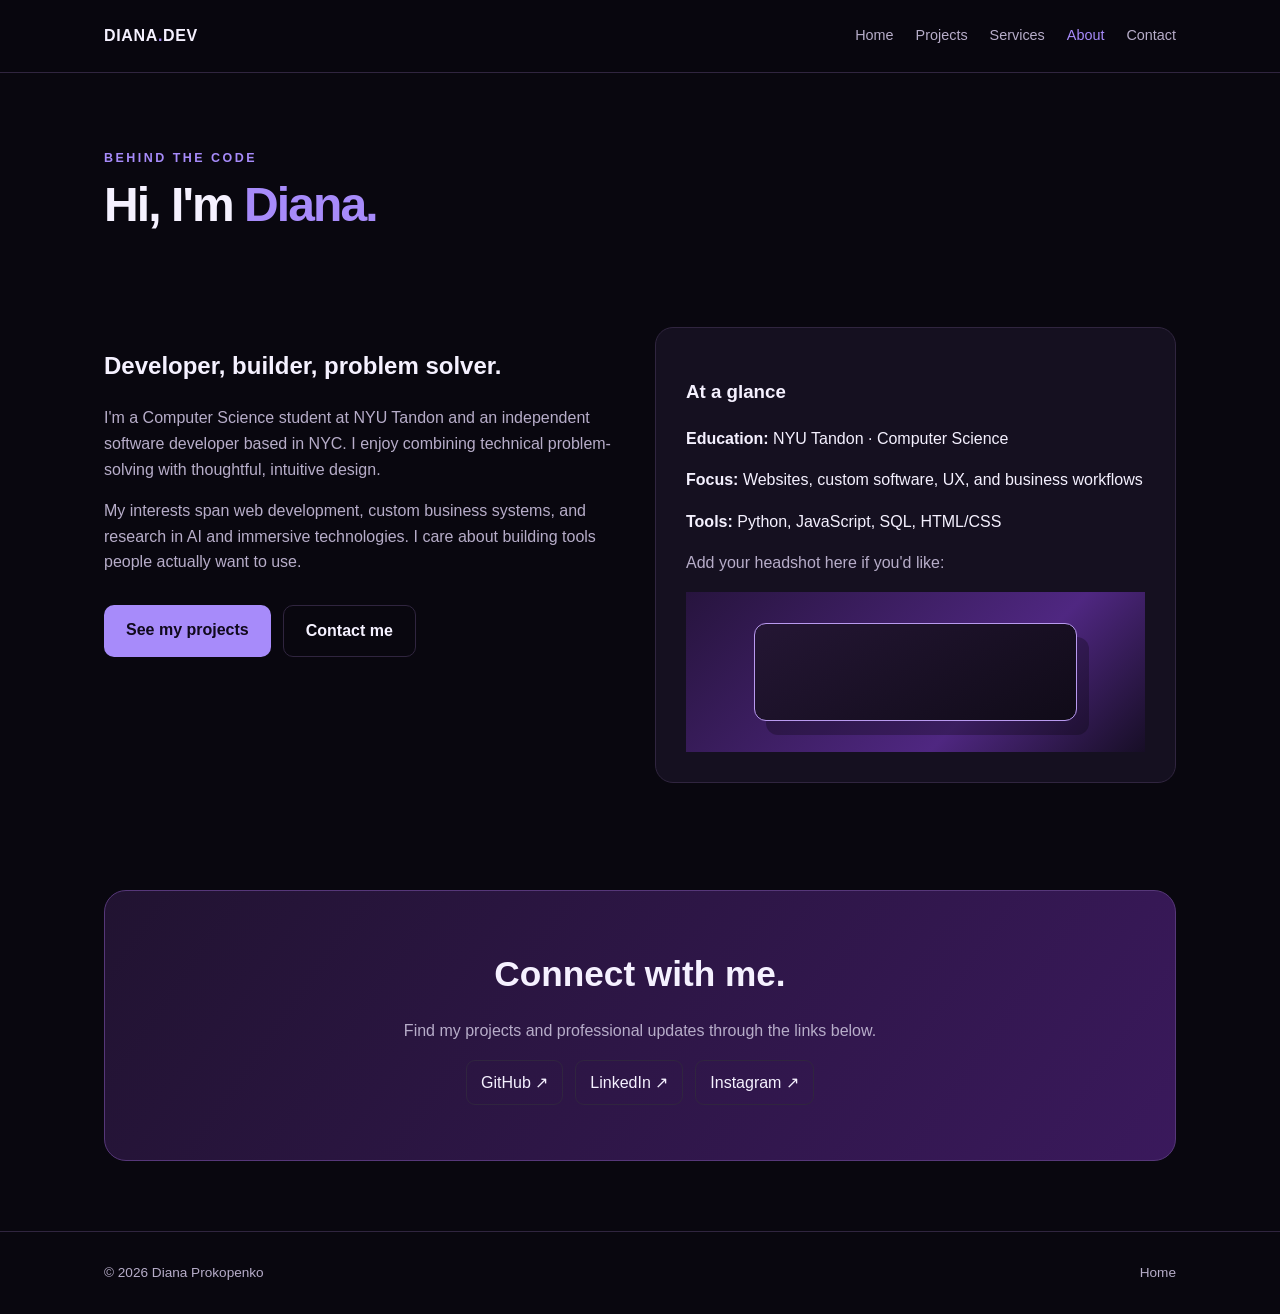
==== about.html @ a5b77f29 "init portfolio website draft" ====
<!doctype html><html lang="en"><head><meta charset="utf-8"><meta name="viewport" content="width=device-width,initial-scale=1"><title>About | Diana Prokopenko</title><link rel="stylesheet" href="style.css"></head><body><header><div class="wrap nav"><a class="logo" href="index.html">DIANA<span>.</span>DEV</a><nav aria-label="Main navigation"><a href="index.html">Home</a><a href="projects.html">Projects</a><a href="services.html">Services</a><a href="about.html" aria-current="page">About</a><a href="contact.html">Contact</a></nav></div></header><main class="wrap"><div class="page-intro"><div class="eyebrow">Behind the code</div><h1 class="page-title">Hi, I'm <span class="accent">Diana.</span></h1></div><section class="two-col"><div><h2>Developer, builder, problem solver.</h2><p class="muted">I'm a Computer Science student at NYU Tandon and an independent software developer based in NYC. I enjoy combining technical problem-solving with thoughtful, intuitive design.</p><p class="muted">My interests span web development, custom business systems, and research in AI and immersive technologies. I care about building tools people actually want to use.</p><div class="actions"><a class="btn" href="projects.html">See my projects</a><a class="btn outline" href="contact.html">Contact me</a></div></div><div class="panel"><h3>At a glance</h3><p><strong>Education:</strong> NYU Tandon · Computer Science</p><p><strong>Focus:</strong> Websites, custom software, UX, and business workflows</p><p><strong>Tools:</strong> Python, JavaScript, SQL, HTML/CSS</p><p class="muted">Add your headshot here if you'd like:</p><div class="thumb" style="height:160px"><!-- <img src="assets/headshot.jpg" alt="Portrait of Diana"> --></div></div></section><div class="cta"><h2>Connect with me.</h2><p class="muted">Find my projects and professional updates through the links below.</p><div class="socials" style="justify-content:center"><a href="https://github.com/YOUR_USERNAME" target="_blank" rel="noopener noreferrer">GitHub ↗</a><a href="https://www.linkedin.com/in/YOUR_USERNAME/" target="_blank" rel="noopener noreferrer">LinkedIn ↗</a><a href="https://instagram.com/YOUR_HANDLE" target="_blank" rel="noopener noreferrer">Instagram ↗</a></div></div></main><footer class="footer"><div class="wrap"><span>© <span id="year"></span> Diana Prokopenko</span><a href="index.html">Home</a></div></footer><script src="script.js"></script></body></html>
---- style.css ----
:root{--bg:#09070f;--panel:#151020;--purple:#a78bfa;--purple2:#6d28d9;--text:#f5f1ff;--muted:#b7adc9;--line:#30253f}*{box-sizing:border-box}html{scroll-behavior:smooth}body{margin:0;background:var(--bg);color:var(--text);font-family:Inter,Arial,sans-serif;line-height:1.6}a{color:inherit;text-decoration:none}a:hover{color:var(--purple)}.wrap{max-width:1120px;margin:auto;padding:0 24px}header{border-bottom:1px solid var(--line);position:sticky;top:0;background:#09070feF;backdrop-filter:blur(12px);z-index:2}.nav{display:flex;justify-content:space-between;align-items:center;min-height:72px;gap:20px}.logo{font-weight:800;letter-spacing:.04em}.logo span,.accent{color:var(--purple)}nav{display:flex;gap:22px;flex-wrap:wrap}nav a{font-size:.9rem;color:var(--muted)}nav a[aria-current=page]{color:var(--purple)}.hero{padding:105px 0 90px;display:grid;grid-template-columns:1.15fr .85fr;gap:50px;align-items:center}.eyebrow{color:var(--purple);text-transform:uppercase;letter-spacing:.2em;font-size:.78rem;font-weight:700}.hero h1{font-size:clamp(2.7rem,6vw,5rem);line-height:1.08;letter-spacing:-.055em;margin:18px 0}.lead{font-size:1.15rem;color:var(--muted);max-width:620px}.actions{display:flex;gap:12px;flex-wrap:wrap;margin-top:30px}.btn{display:inline-block;padding:12px 22px;border-radius:10px;background:var(--purple);color:#10091c;font-weight:700}.btn:hover{background:#c4b5fd;color:#10091c}.btn.outline{background:transparent;border:1px solid var(--line);color:var(--text)}.btn.outline:hover{border-color:var(--purple)}.hero-art{min-height:350px;border:1px solid #473166;border-radius:24px;background:radial-gradient(circle at 75% 25%,#7334b8 0,transparent 45%),linear-gradient(135deg,#201330,#0d0915);display:flex;align-items:center;justify-content:center;position:relative;overflow:hidden}.hero-art .mock{width:78%;background:#110d1a;border:1px solid #6a5289;border-radius:14px;padding:18px;box-shadow:0 25px 60px #0009;transform:rotate(-5deg)}.mock .bar{height:10px;width:45%;background:#6d4b94;border-radius:5px;margin-bottom:20px}.mock .tile{height:44px;border-radius:7px;background:linear-gradient(90deg,#34214d,#5a318a);margin:10px 0}.mock .tile:nth-child(3){width:80%}.mock .tile:nth-child(4){width:60%}section{padding:62px 0}.section-head{margin-bottom:26px}.section-head h2,h1.page-title{font-size:clamp(2rem,4vw,3rem);letter-spacing:-.04em;line-height:1.15;margin:8px 0}.section-head p,.muted{color:var(--muted)}.grid{display:grid;grid-template-columns:repeat(3,1fr);gap:22px}.card{background:var(--panel);border:1px solid var(--line);border-radius:16px;overflow:hidden}.card-body{padding:22px}.card h3{margin:0 0 8px}.card p{color:var(--muted);margin:0 0 14px}.thumb{height:195px;display:flex;align-items:center;justify-content:center;background:linear-gradient(135deg,#27143e,#4f2781 65%,#170e26);position:relative;overflow:hidden}.thumb:after{content:'';width:70%;height:60%;border:1px solid #b99af0;border-radius:12px;background:linear-gradient(150deg,#241634,#100b18);box-shadow:12px 14px 0 #0004}.thumb.alt{background:linear-gradient(130deg,#130d20,#673a99)}.thumb.third{background:linear-gradient(130deg,#3c1760,#120b1e)}.thumb img{position:absolute;inset:0;width:100%;height:100%;object-fit:cover;z-index:1}.tag{display:inline-block;font-size:.75rem;padding:5px 9px;border:1px solid #674b8b;border-radius:30px;color:#d7c6fb;margin:4px 4px 0 0}.link{color:var(--purple);font-weight:700}.panel{background:var(--panel);border:1px solid var(--line);padding:30px;border-radius:18px}.two-col{display:grid;grid-template-columns:1fr 1fr;gap:30px}.page-intro{padding:76px 0 25px}.page-intro p{max-width:700px}.project{display:grid;grid-template-columns:1fr 1.15fr;gap:35px;align-items:center;margin:30px 0}.project .thumb{height:285px;border-radius:15px}.project h2{font-size:1.8rem}.list{padding-left:20px;color:var(--muted)}.cta{text-align:center;background:linear-gradient(125deg,#211331,#3a195c);border:1px solid #563779;border-radius:22px;padding:55px 25px;margin:45px 0 70px}.cta h2{font-size:2.2rem;margin:0}.socials{display:flex;gap:12px;flex-wrap:wrap}.socials a{border:1px solid var(--line);border-radius:9px;padding:9px 14px}.footer{border-top:1px solid var(--line);padding:30px 0;color:var(--muted);font-size:.85rem}.footer .wrap{display:flex;justify-content:space-between;gap:15px;flex-wrap:wrap}input,textarea{display:block;width:100%;background:#0d0916;color:var(--text);border:1px solid #4b3865;border-radius:10px;padding:13px;margin:8px 0 18px;font:inherit}label{font-weight:600}textarea{min-height:140px;resize:vertical}button{border:0;cursor:pointer;font:inherit}@media(max-width:780px){.hero,.project,.two-col{grid-template-columns:1fr}.grid{grid-template-columns:1fr 1fr}.hero{padding:60px 0}.nav{align-items:flex-start;flex-direction:column;padding:16px 0}nav{gap:13px}.hero-art{min-height:260px}}@media(max-width:540px){.grid{grid-template-columns:1fr}.project .thumb{height:210px}}
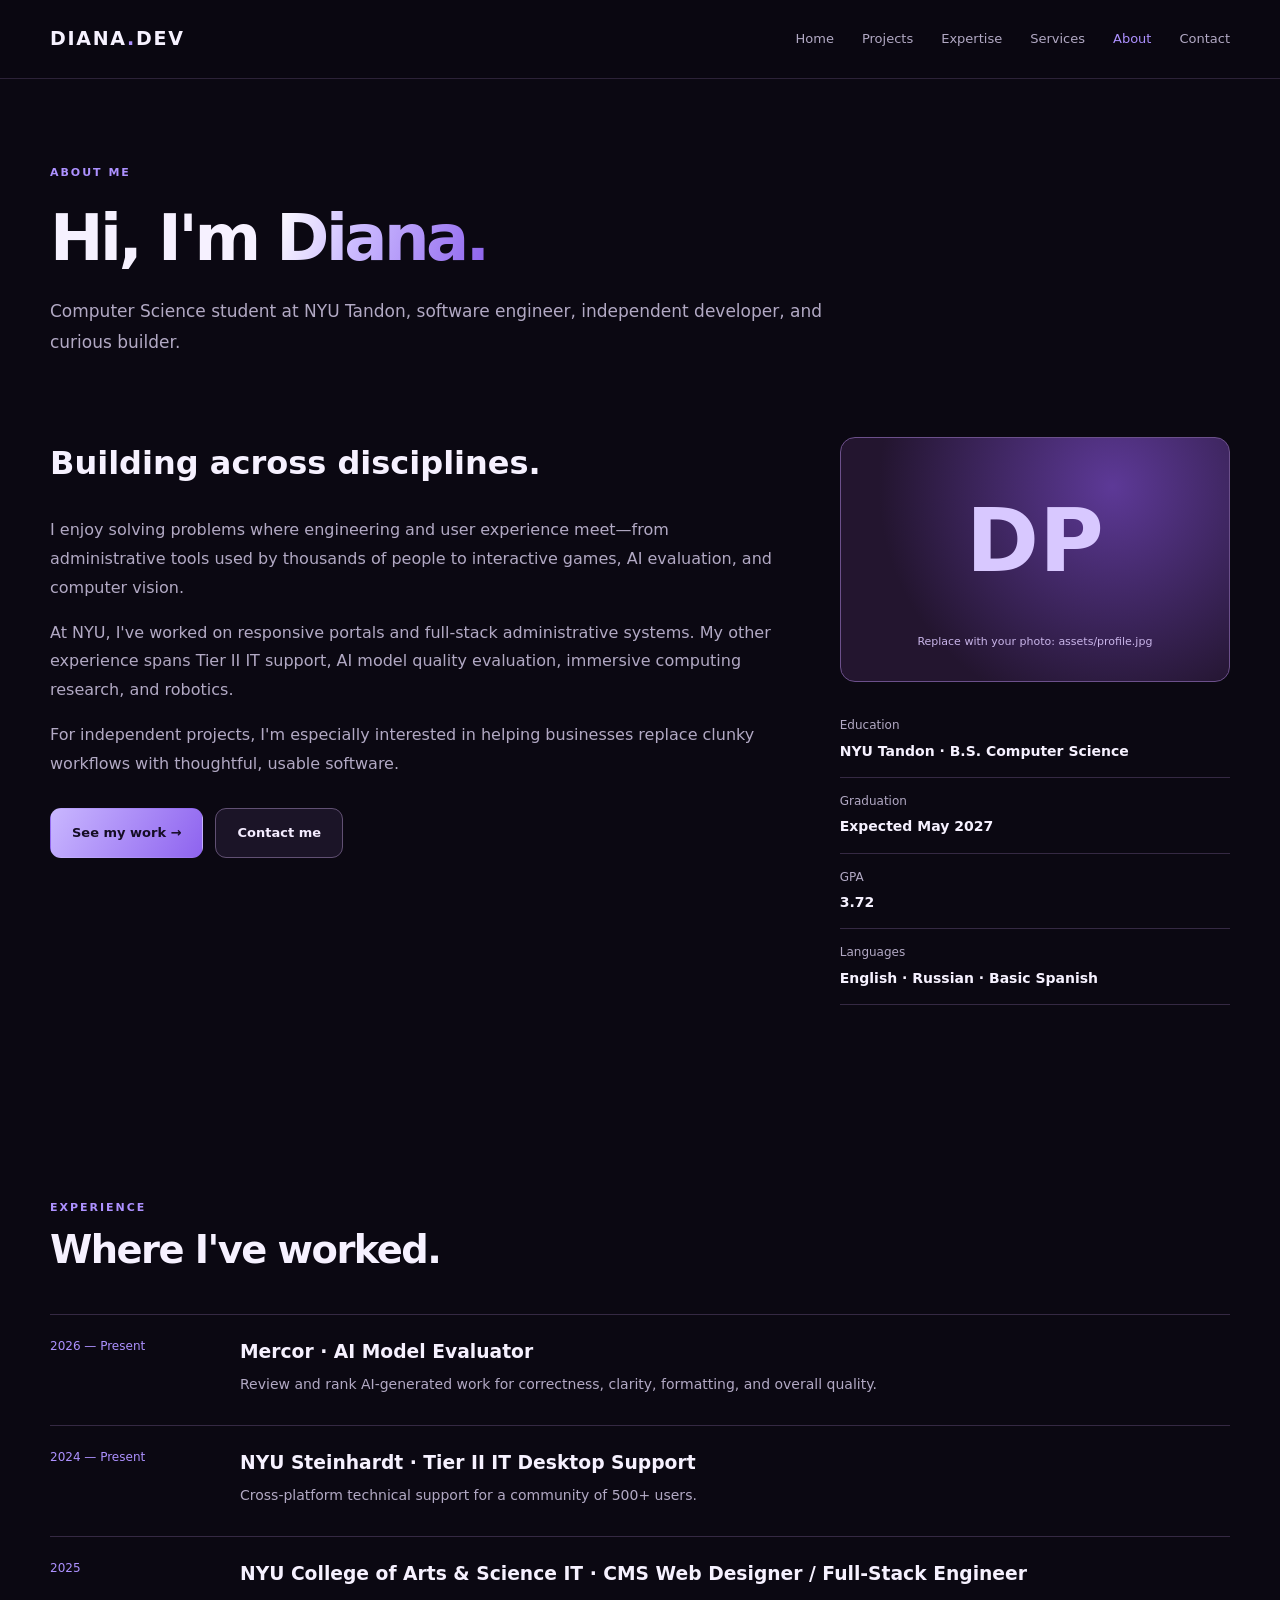
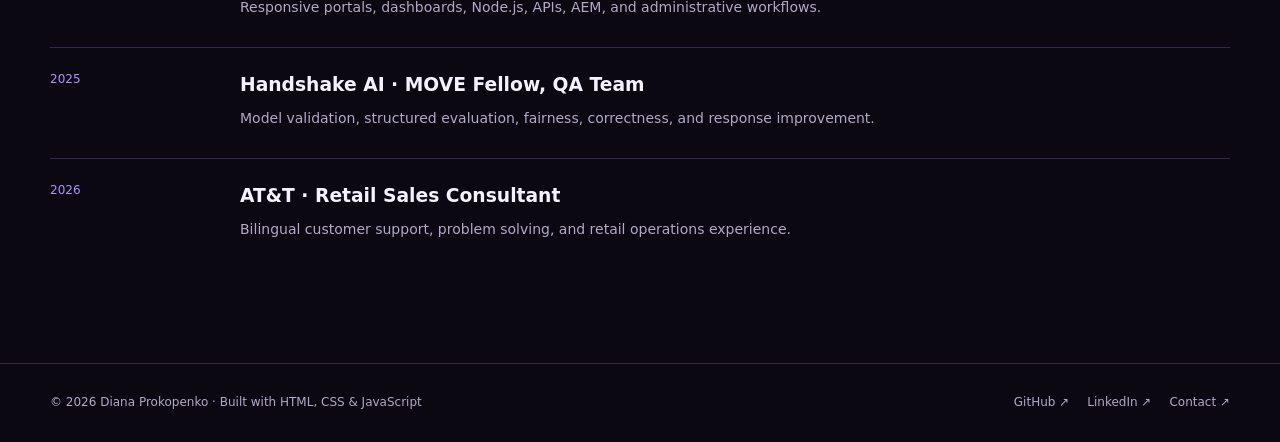
==== commit da26a4a4: "adding imgs" ====
--- a/about.html
+++ b/about.html
@@ -1 +1 @@
-<!doctype html><html lang="en"><head><meta charset="utf-8"><meta name="viewport" content="width=device-width,initial-scale=1"><title>About | Diana Prokopenko</title><link rel="stylesheet" href="style.css"></head><body><header><div class="wrap nav"><a class="logo" href="index.html">DIANA<span>.</span>DEV</a><nav aria-label="Main navigation"><a href="index.html">Home</a><a href="projects.html">Projects</a><a href="services.html">Services</a><a href="about.html" aria-current="page">About</a><a href="contact.html">Contact</a></nav></div></header><main class="wrap"><div class="page-intro"><div class="eyebrow">Behind the code</div><h1 class="page-title">Hi, I'm <span class="accent">Diana.</span></h1></div><section class="two-col"><div><h2>Developer, builder, problem solver.</h2><p class="muted">I'm a Computer Science student at NYU Tandon and an independent software developer based in NYC. I enjoy combining technical problem-solving with thoughtful, intuitive design.</p><p class="muted">My interests span web development, custom business systems, and research in AI and immersive technologies. I care about building tools people actually want to use.</p><div class="actions"><a class="btn" href="projects.html">See my projects</a><a class="btn outline" href="contact.html">Contact me</a></div></div><div class="panel"><h3>At a glance</h3><p><strong>Education:</strong> NYU Tandon · Computer Science</p><p><strong>Focus:</strong> Websites, custom software, UX, and business workflows</p><p><strong>Tools:</strong> Python, JavaScript, SQL, HTML/CSS</p><p class="muted">Add your headshot here if you'd like:</p><div class="thumb" style="height:160px"><!-- <img src="assets/headshot.jpg" alt="Portrait of Diana"> --></div></div></section><div class="cta"><h2>Connect with me.</h2><p class="muted">Find my projects and professional updates through the links below.</p><div class="socials" style="justify-content:center"><a href="https://github.com/YOUR_USERNAME" target="_blank" rel="noopener noreferrer">GitHub ↗</a><a href="https://www.linkedin.com/in/YOUR_USERNAME/" target="_blank" rel="noopener noreferrer">LinkedIn ↗</a><a href="https://instagram.com/YOUR_HANDLE" target="_blank" rel="noopener noreferrer">Instagram ↗</a></div></div></main><footer class="footer"><div class="wrap"><span>© <span id="year"></span> Diana Prokopenko</span><a href="index.html">Home</a></div></footer><script src="script.js"></script></body></html>
+<!doctype html><html lang="en"><head><meta charset="utf-8"><meta name="viewport" content="width=device-width,initial-scale=1"><meta name="description" content="About Diana Prokopenko: NYU computer science, software engineering, AI evaluation, and research."><meta name="theme-color" content="#0b0812"><title>About | Diana Prokopenko</title><link rel="stylesheet" href="style.css"></head><body><header class="site-header"><div class="wrap nav"><a class="logo" href="index.html">DIANA<span>.</span>DEV</a><button class="menu-toggle" aria-label="Toggle navigation" aria-expanded="false">☰</button><nav class="nav-links" aria-label="Main navigation"><a href="index.html">Home</a><a href="projects.html">Projects</a><a href="expertise.html">Expertise</a><a href="services.html">Services</a><a href="about.html" aria-current="page">About</a><a href="contact.html">Contact</a></nav></div></header><main><section class="wrap page-intro"><div class="eyebrow">ABOUT ME</div><h1>Hi, I'm <span class="gradient-text">Diana.</span></h1><p class="lead">Computer Science student at NYU Tandon, software engineer, independent developer, and curious builder.</p></section><section class="wrap about-layout section-tight"><div class="about-main"><h2>Building across disciplines.</h2><p>I enjoy solving problems where engineering and user experience meet—from administrative tools used by thousands of people to interactive games, AI evaluation, and computer vision.</p><p>At NYU, I've worked on responsive portals and full-stack administrative systems. My other experience spans Tier II IT support, AI model quality evaluation, immersive computing research, and robotics.</p><p>For independent projects, I'm especially interested in helping businesses replace clunky workflows with thoughtful, usable software.</p><div class="actions"><a class="btn btn-primary" href="projects.html">See my work →</a><a class="btn btn-outline" href="contact.html">Contact me</a></div></div><aside class="about-side"><div class="portrait-placeholder"><span>DP</span><small>Replace with your photo: assets/profile.jpg</small></div><div class="about-facts"><div><span>Education</span><strong>NYU Tandon · B.S. Computer Science</strong></div><div><span>Graduation</span><strong>Expected May 2027</strong></div><div><span>GPA</span><strong>3.72</strong></div><div><span>Languages</span><strong>English · Russian · Basic Spanish</strong></div></div></aside></section><section class="wrap section"><div class="section-head"><div><div class="eyebrow">EXPERIENCE</div><h2>Where I've worked.</h2></div></div><div class="timeline"><article><span>2026 — Present</span><div><h3>Mercor · AI Model Evaluator</h3><p>Review and rank AI-generated work for correctness, clarity, formatting, and overall quality.</p></div></article><article><span>2024 — Present</span><div><h3>NYU Steinhardt · Tier II IT Desktop Support</h3><p>Cross-platform technical support for a community of 500+ users.</p></div></article><article><span>2025</span><div><h3>NYU College of Arts & Science IT · CMS Web Designer / Full-Stack Engineer</h3><p>Responsive portals, dashboards, Node.js, APIs, AEM, and administrative workflows.</p></div></article><article><span>2025</span><div><h3>Handshake AI · MOVE Fellow, QA Team</h3><p>Model validation, structured evaluation, fairness, correctness, and response improvement.</p></div></article><article><span>2026</span><div><h3>AT&T · Retail Sales Consultant</h3><p>Bilingual customer support, problem solving, and retail operations experience.</p></div></article></div></section></main><footer class="site-footer"><div class="wrap footer-row"><span>© <span id="year"></span> Diana Prokopenko · Built with HTML, CSS & JavaScript</span><div><a href="https://github.com/diana-gk" target="_blank" rel="noopener">GitHub ↗</a><a href="https://www.linkedin.com/in/diana--prokopenko/" target="_blank" rel="noopener">LinkedIn ↗</a><a href="contact.html">Contact ↗</a></div></div></footer><script src="script.js" defer></script></body></html>
--- a/style.css
+++ b/style.css
@@ -1 +1,2 @@
-:root{--bg:#09070f;--panel:#151020;--purple:#a78bfa;--purple2:#6d28d9;--text:#f5f1ff;--muted:#b7adc9;--line:#30253f}*{box-sizing:border-box}html{scroll-behavior:smooth}body{margin:0;background:var(--bg);color:var(--text);font-family:Inter,Arial,sans-serif;line-height:1.6}a{color:inherit;text-decoration:none}a:hover{color:var(--purple)}.wrap{max-width:1120px;margin:auto;padding:0 24px}header{border-bottom:1px solid var(--line);position:sticky;top:0;background:#09070feF;backdrop-filter:blur(12px);z-index:2}.nav{display:flex;justify-content:space-between;align-items:center;min-height:72px;gap:20px}.logo{font-weight:800;letter-spacing:.04em}.logo span,.accent{color:var(--purple)}nav{display:flex;gap:22px;flex-wrap:wrap}nav a{font-size:.9rem;color:var(--muted)}nav a[aria-current=page]{color:var(--purple)}.hero{padding:105px 0 90px;display:grid;grid-template-columns:1.15fr .85fr;gap:50px;align-items:center}.eyebrow{color:var(--purple);text-transform:uppercase;letter-spacing:.2em;font-size:.78rem;font-weight:700}.hero h1{font-size:clamp(2.7rem,6vw,5rem);line-height:1.08;letter-spacing:-.055em;margin:18px 0}.lead{font-size:1.15rem;color:var(--muted);max-width:620px}.actions{display:flex;gap:12px;flex-wrap:wrap;margin-top:30px}.btn{display:inline-block;padding:12px 22px;border-radius:10px;background:var(--purple);color:#10091c;font-weight:700}.btn:hover{background:#c4b5fd;color:#10091c}.btn.outline{background:transparent;border:1px solid var(--line);color:var(--text)}.btn.outline:hover{border-color:var(--purple)}.hero-art{min-height:350px;border:1px solid #473166;border-radius:24px;background:radial-gradient(circle at 75% 25%,#7334b8 0,transparent 45%),linear-gradient(135deg,#201330,#0d0915);display:flex;align-items:center;justify-content:center;position:relative;overflow:hidden}.hero-art .mock{width:78%;background:#110d1a;border:1px solid #6a5289;border-radius:14px;padding:18px;box-shadow:0 25px 60px #0009;transform:rotate(-5deg)}.mock .bar{height:10px;width:45%;background:#6d4b94;border-radius:5px;margin-bottom:20px}.mock .tile{height:44px;border-radius:7px;background:linear-gradient(90deg,#34214d,#5a318a);margin:10px 0}.mock .tile:nth-child(3){width:80%}.mock .tile:nth-child(4){width:60%}section{padding:62px 0}.section-head{margin-bottom:26px}.section-head h2,h1.page-title{font-size:clamp(2rem,4vw,3rem);letter-spacing:-.04em;line-height:1.15;margin:8px 0}.section-head p,.muted{color:var(--muted)}.grid{display:grid;grid-template-columns:repeat(3,1fr);gap:22px}.card{background:var(--panel);border:1px solid var(--line);border-radius:16px;overflow:hidden}.card-body{padding:22px}.card h3{margin:0 0 8px}.card p{color:var(--muted);margin:0 0 14px}.thumb{height:195px;display:flex;align-items:center;justify-content:center;background:linear-gradient(135deg,#27143e,#4f2781 65%,#170e26);position:relative;overflow:hidden}.thumb:after{content:'';width:70%;height:60%;border:1px solid #b99af0;border-radius:12px;background:linear-gradient(150deg,#241634,#100b18);box-shadow:12px 14px 0 #0004}.thumb.alt{background:linear-gradient(130deg,#130d20,#673a99)}.thumb.third{background:linear-gradient(130deg,#3c1760,#120b1e)}.thumb img{position:absolute;inset:0;width:100%;height:100%;object-fit:cover;z-index:1}.tag{display:inline-block;font-size:.75rem;padding:5px 9px;border:1px solid #674b8b;border-radius:30px;color:#d7c6fb;margin:4px 4px 0 0}.link{color:var(--purple);font-weight:700}.panel{background:var(--panel);border:1px solid var(--line);padding:30px;border-radius:18px}.two-col{display:grid;grid-template-columns:1fr 1fr;gap:30px}.page-intro{padding:76px 0 25px}.page-intro p{max-width:700px}.project{display:grid;grid-template-columns:1fr 1.15fr;gap:35px;align-items:center;margin:30px 0}.project .thumb{height:285px;border-radius:15px}.project h2{font-size:1.8rem}.list{padding-left:20px;color:var(--muted)}.cta{text-align:center;background:linear-gradient(125deg,#211331,#3a195c);border:1px solid #563779;border-radius:22px;padding:55px 25px;margin:45px 0 70px}.cta h2{font-size:2.2rem;margin:0}.socials{display:flex;gap:12px;flex-wrap:wrap}.socials a{border:1px solid var(--line);border-radius:9px;padding:9px 14px}.footer{border-top:1px solid var(--line);padding:30px 0;color:var(--muted);font-size:.85rem}.footer .wrap{display:flex;justify-content:space-between;gap:15px;flex-wrap:wrap}input,textarea{display:block;width:100%;background:#0d0916;color:var(--text);border:1px solid #4b3865;border-radius:10px;padding:13px;margin:8px 0 18px;font:inherit}label{font-weight:600}textarea{min-height:140px;resize:vertical}button{border:0;cursor:pointer;font:inherit}@media(max-width:780px){.hero,.project,.two-col{grid-template-columns:1fr}.grid{grid-template-columns:1fr 1fr}.hero{padding:60px 0}.nav{align-items:flex-start;flex-direction:column;padding:16px 0}nav{gap:13px}.hero-art{min-height:260px}}@media(max-width:540px){.grid{grid-template-columns:1fr}.project .thumb{height:210px}}
+/* EDIT YOUR THEME COLORS HERE */
+:root{--bg:#0b0812;--panel:#151020;--panel2:#1e1630;--purple:#ad91ff;--purple2:#7241e8;--text:#f6f1ff;--muted:#b2a9c4;--line:#352943;--max:1180px}*{box-sizing:border-box}html{scroll-behavior:smooth}body{margin:0;background:var(--bg);color:var(--text);font-family:Inter,ui-sans-serif,system-ui,-apple-system,Segoe UI,Arial,sans-serif;line-height:1.65}a{color:inherit;text-decoration:none}button,input,select,textarea{font:inherit}button{cursor:pointer}img{display:block;max-width:100%}.wrap{width:min(var(--max),calc(100% - 48px));margin-inline:auto}.site-header{position:sticky;top:0;z-index:20;background:#0b0812eb;backdrop-filter:blur(18px);border-bottom:1px solid #2c2238}.nav{display:flex;align-items:center;justify-content:space-between;min-height:78px}.logo{font-size:19px;letter-spacing:.09em;font-weight:850}.logo span{color:var(--purple)}.nav-links{display:flex;gap:28px;align-items:center}.nav-links a{font-size:13px;color:var(--muted);transition:color .2s}.nav-links a:hover,.nav-links a[aria-current=page]{color:var(--purple)}.menu-toggle{display:none;border:1px solid var(--line);color:var(--text);background:var(--panel);border-radius:8px;padding:5px 12px}.eyebrow{font-size:11px;font-weight:750;letter-spacing:.18em;text-transform:uppercase;color:var(--purple)}.dot{display:inline-block;width:8px;height:8px;background:#a78bfa;border-radius:50%;margin-right:9px}.hero{display:grid;grid-template-columns:1.12fr .88fr;gap:65px;align-items:center;padding-block:112px 96px}.hero h1,.page-intro h1{font-size:clamp(42px,5.3vw,74px);line-height:1.09;letter-spacing:-.055em;margin:22px 0}.gradient-text{background:linear-gradient(110deg,#fff 0%,#cbbaff 40%,#8c61ed 100%);-webkit-background-clip:text;background-clip:text;color:transparent}.lead{font-size:17px;line-height:1.85;color:var(--muted);max-width:700px}.actions{display:flex;flex-wrap:wrap;gap:12px;margin-top:30px}.btn{display:inline-flex;align-items:center;justify-content:center;border-radius:11px;padding:13px 21px;font-size:13px;font-weight:750;border:1px solid transparent;transition:transform .2s,background .2s}.btn:hover{transform:translateY(-2px)}.btn-primary{background:linear-gradient(120deg,#c9b7ff,#8e63ef);color:#150d25}.btn-outline{border-color:#615073;background:#1b1427;color:#f4ecff}.social-line{display:flex;gap:20px;margin-top:27px;color:#b9a7d9;font-size:13px}.social-line a:hover,.text-link:hover{color:#fff}.hero-visual{background:linear-gradient(145deg,#291b43,#140f21);border:1px solid #56406e;border-radius:19px;padding:17px;box-shadow:0 24px 100px #6b31d72b;transform:rotate(1.5deg)}.hero-visual img{border-radius:9px}.visual-label,.visual-bottom{font-size:10px;letter-spacing:.12em;color:#d0c0e7}.visual-label{margin:3px 0 14px}.visual-bottom{display:flex;justify-content:space-between;margin-top:12px}.stats{display:grid;grid-template-columns:repeat(4,1fr);border-top:1px solid var(--line);border-bottom:1px solid var(--line);padding:30px 0;gap:20px}.stats>div{display:flex;flex-direction:column;gap:4px}.stats strong{font-size:30px;letter-spacing:-.04em;color:#e4d9ff}.stats span{font-size:12px;color:var(--muted)}.section{padding-block:94px}.section-tight{padding-top:15px;padding-bottom:100px}.section-head{display:flex;justify-content:space-between;gap:30px;align-items:end;margin-bottom:30px}.section-head h2,.cta-banner h2{font-size:clamp(30px,3vw,43px);letter-spacing:-.04em;line-height:1.2;margin:10px 0}.section-head p{color:var(--muted);max-width:360px;font-size:14px}.project-grid{display:grid;grid-template-columns:repeat(2,minmax(0,1fr));gap:24px}.project-card{background:var(--panel);border:1px solid var(--line);border-radius:17px;overflow:hidden;transition:border-color .2s,transform .2s}.project-card:hover{border-color:#8865bf;transform:translateY(-3px)}.project-card img{width:100%;aspect-ratio:16/10;object-fit:cover;background:#1b122a}.card-body{padding:25px}.meta{display:flex;justify-content:space-between;gap:12px;flex-wrap:wrap;font-size:11px;color:#b8a0e3}.meta span:last-child{color:#b8adc7}.project-card h3{font-size:23px;line-height:1.3;margin:13px 0 10px;letter-spacing:-.025em}.project-card p,.mini-card p,.service-card p,.expertise-item p,.about-main p,.timeline p,.contact-panel p,.contact-side p{font-size:14px;color:var(--muted);line-height:1.8}.tags{display:flex;flex-wrap:wrap;gap:7px;margin-top:18px}.tags span{font-size:10px;color:#dacdff;background:#332448;border:1px solid #51376d;padding:5px 9px;border-radius:20px}.card-links{display:flex;flex-wrap:wrap;gap:17px;margin-top:21px;min-height:20px}.text-link{color:#d7c5ff;font-size:12px;font-weight:700}.quiet{font-size:12px;color:#8e819f}.section-cta{text-align:center;margin-top:30px}.expertise-grid,.service-grid{display:grid;grid-template-columns:repeat(2,1fr);gap:18px}.mini-card,.service-card{background:var(--panel);border:1px solid var(--line);padding:29px;border-radius:15px}.mini-card:hover{border-color:#7657a8}.mini-icon{display:block;color:var(--purple);font-size:30px}.mini-card h3{font-size:18px;margin:10px 0 5px}.cta-banner{display:flex;justify-content:space-between;align-items:center;gap:20px;background:linear-gradient(110deg,#27163d,#140d23);border:1px solid #594173;border-radius:18px;padding:36px 44px;margin-bottom:100px}.cta-banner p{font-size:14px;color:var(--muted);margin:8px 0}.page-intro{padding-top:85px;padding-bottom:46px}.page-intro h1{font-size:clamp(42px,5vw,68px)}.page-intro .lead{max-width:780px}.filters{display:flex;flex-wrap:wrap;gap:9px;margin-bottom:28px}.filter-btn{border:1px solid var(--line);background:#191225;color:#c6b9d9;border-radius:25px;padding:9px 15px;font-size:12px}.filter-btn:hover,.filter-btn.active{background:#9b7ae7;color:#11091d;border-color:#9b7ae7}.project-card[hidden]{display:none}.expertise-list{border-top:1px solid var(--line)}.expertise-item{display:grid;grid-template-columns:100px 1fr;gap:30px;padding:30px 0;border-bottom:1px solid var(--line)}.expertise-item h2{margin:0;font-size:25px}.expertise-item .number,.service-card .number{color:var(--purple);font-size:13px;font-weight:700}.expertise-item .eyebrow{font-size:10px;letter-spacing:.08em}.service-card h2{font-size:25px;line-height:1.3}.about-layout{display:grid;grid-template-columns:1.3fr .7fr;gap:65px}.about-main h2{font-size:32px;margin-top:0}.about-main p{font-size:16px}.portrait-placeholder{height:245px;background:radial-gradient(circle at 70% 20%,#5d3997,#23152f 70%);border:1px solid #6c508b;border-radius:15px;display:flex;align-items:center;justify-content:center;flex-direction:column;gap:20px}.portrait-placeholder span{font-size:88px;font-weight:800;color:#d8c8ff}.portrait-placeholder small{font-size:11px;color:#c9b5e9}.about-facts{margin-top:20px}.about-facts>div{padding:14px 0;border-bottom:1px solid var(--line);display:flex;flex-direction:column;gap:4px}.about-facts span{font-size:12px;color:var(--muted)}.about-facts strong{font-size:14px}.timeline article{display:grid;grid-template-columns:170px 1fr;gap:20px;padding:22px 0;border-top:1px solid var(--line)}.timeline article>span{font-size:12px;color:var(--purple)}.timeline h3{margin:0}.timeline p{margin:5px 0}.contact-layout{display:grid;grid-template-columns:1.25fr .75fr;gap:25px}.contact-panel,.contact-side{padding:32px;background:var(--panel);border:1px solid var(--line);border-radius:16px}.contact-panel h2,.contact-side h2{margin-top:0}.contact-panel form{display:grid;gap:17px;margin-top:25px}.contact-panel label{font-size:13px;font-weight:700;display:grid;gap:7px}.contact-panel input,.contact-panel textarea,.contact-panel select{width:100%;background:#100c19;border:1px solid #4b3a60;border-radius:9px;padding:12px;color:var(--text);outline:none}.contact-panel input:focus,.contact-panel textarea:focus,.contact-panel select:focus{border-color:var(--purple)}.contact-side>a{display:block;color:#d9c6ff;padding:12px 0;border-bottom:1px solid var(--line)}.site-footer{border-top:1px solid var(--line);padding:29px 0;color:var(--muted);font-size:12px}.footer-row{display:flex;justify-content:space-between;gap:20px;flex-wrap:wrap}.footer-row div{display:flex;gap:18px}.footer-row a:hover{color:var(--purple)}@media(max-width:900px){.hero{grid-template-columns:1fr;padding-block:75px}.hero-visual{max-width:640px}.about-layout{grid-template-columns:1fr}.nav-links{gap:14px}.nav-links a{font-size:12px}}@media(max-width:640px){.wrap{width:min(var(--max),calc(100% - 32px))}.menu-toggle{display:block}.nav-links{display:none;position:absolute;top:76px;left:0;right:0;background:#130e1c;border-bottom:1px solid var(--line);padding:18px 22px;flex-direction:column;align-items:flex-start}.nav-links.open{display:flex}.stats{grid-template-columns:repeat(2,1fr)}.project-grid,.expertise-grid,.service-grid,.contact-layout{grid-template-columns:1fr}.hero{gap:35px}.section{padding-block:60px}.section-tight{padding-top:10px}.section-head{display:block}.section-head p{max-width:none}.expertise-item{grid-template-columns:38px 1fr;gap:15px}.cta-banner{display:block;padding:27px;margin-bottom:55px}.cta-banner .btn{margin-top:15px}.page-intro{padding-top:56px}.timeline article{grid-template-columns:1fr;gap:5px}.footer-row{display:block}.footer-row div{margin-top:12px}}@media(prefers-reduced-motion:reduce){*,*:before,*:after{scroll-behavior:auto!important;transition:none!important}}
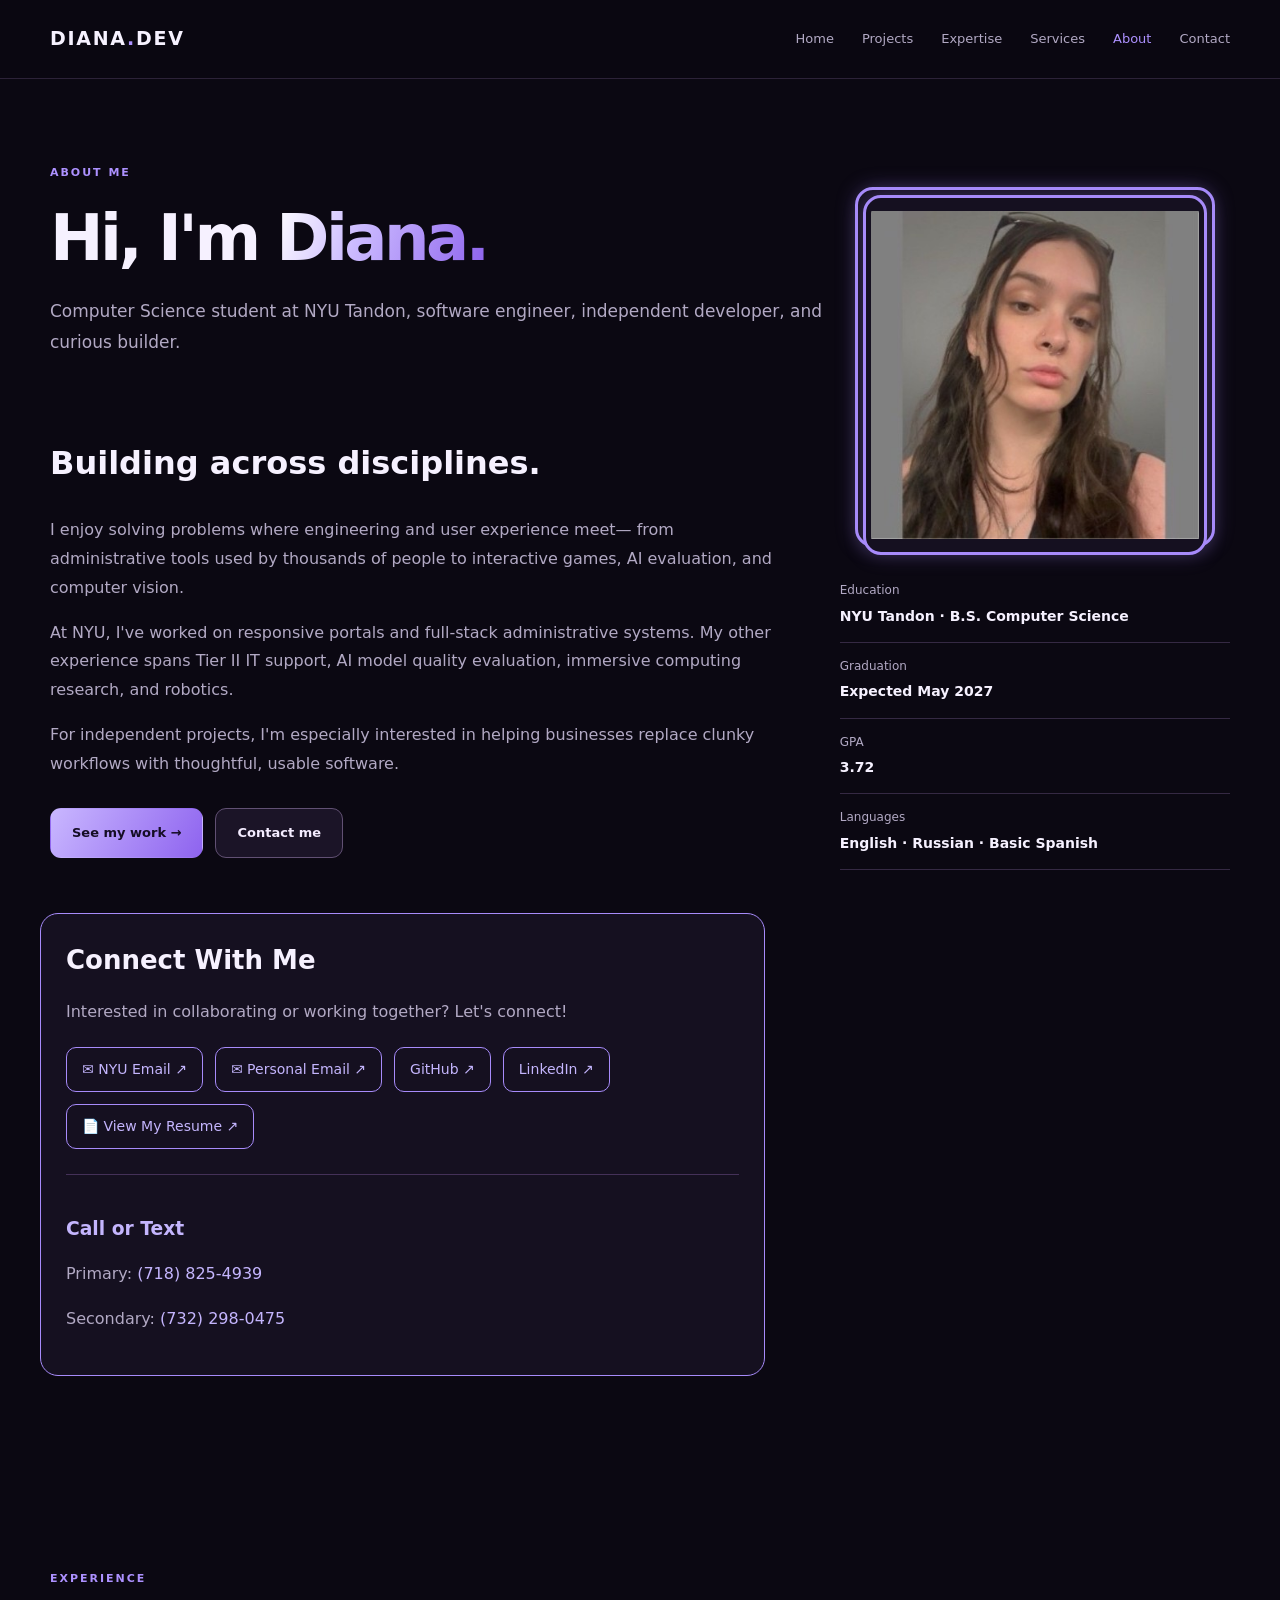
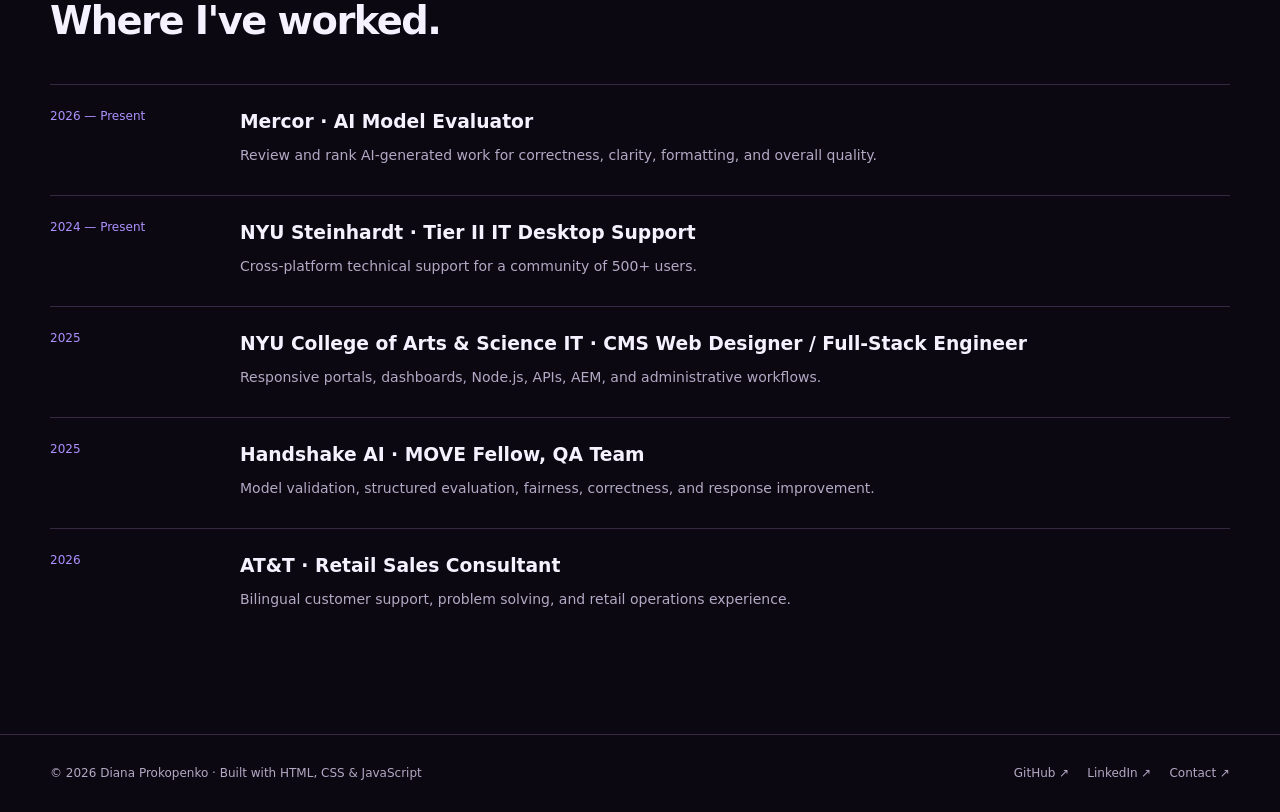
==== commit f44ebe1d: "added all imgs and filled in any blank sections. still need to add ig link  once made." ====
--- a/about.html
+++ b/about.html
@@ -1 +1,155 @@
-<!doctype html><html lang="en"><head><meta charset="utf-8"><meta name="viewport" content="width=device-width,initial-scale=1"><meta name="description" content="About Diana Prokopenko: NYU computer science, software engineering, AI evaluation, and research."><meta name="theme-color" content="#0b0812"><title>About | Diana Prokopenko</title><link rel="stylesheet" href="style.css"></head><body><header class="site-header"><div class="wrap nav"><a class="logo" href="index.html">DIANA<span>.</span>DEV</a><button class="menu-toggle" aria-label="Toggle navigation" aria-expanded="false">☰</button><nav class="nav-links" aria-label="Main navigation"><a href="index.html">Home</a><a href="projects.html">Projects</a><a href="expertise.html">Expertise</a><a href="services.html">Services</a><a href="about.html" aria-current="page">About</a><a href="contact.html">Contact</a></nav></div></header><main><section class="wrap page-intro"><div class="eyebrow">ABOUT ME</div><h1>Hi, I'm <span class="gradient-text">Diana.</span></h1><p class="lead">Computer Science student at NYU Tandon, software engineer, independent developer, and curious builder.</p></section><section class="wrap about-layout section-tight"><div class="about-main"><h2>Building across disciplines.</h2><p>I enjoy solving problems where engineering and user experience meet—from administrative tools used by thousands of people to interactive games, AI evaluation, and computer vision.</p><p>At NYU, I've worked on responsive portals and full-stack administrative systems. My other experience spans Tier II IT support, AI model quality evaluation, immersive computing research, and robotics.</p><p>For independent projects, I'm especially interested in helping businesses replace clunky workflows with thoughtful, usable software.</p><div class="actions"><a class="btn btn-primary" href="projects.html">See my work →</a><a class="btn btn-outline" href="contact.html">Contact me</a></div></div><aside class="about-side"><div class="portrait-placeholder"><span>DP</span><small>Replace with your photo: assets/profile.jpg</small></div><div class="about-facts"><div><span>Education</span><strong>NYU Tandon · B.S. Computer Science</strong></div><div><span>Graduation</span><strong>Expected May 2027</strong></div><div><span>GPA</span><strong>3.72</strong></div><div><span>Languages</span><strong>English · Russian · Basic Spanish</strong></div></div></aside></section><section class="wrap section"><div class="section-head"><div><div class="eyebrow">EXPERIENCE</div><h2>Where I've worked.</h2></div></div><div class="timeline"><article><span>2026 — Present</span><div><h3>Mercor · AI Model Evaluator</h3><p>Review and rank AI-generated work for correctness, clarity, formatting, and overall quality.</p></div></article><article><span>2024 — Present</span><div><h3>NYU Steinhardt · Tier II IT Desktop Support</h3><p>Cross-platform technical support for a community of 500+ users.</p></div></article><article><span>2025</span><div><h3>NYU College of Arts & Science IT · CMS Web Designer / Full-Stack Engineer</h3><p>Responsive portals, dashboards, Node.js, APIs, AEM, and administrative workflows.</p></div></article><article><span>2025</span><div><h3>Handshake AI · MOVE Fellow, QA Team</h3><p>Model validation, structured evaluation, fairness, correctness, and response improvement.</p></div></article><article><span>2026</span><div><h3>AT&T · Retail Sales Consultant</h3><p>Bilingual customer support, problem solving, and retail operations experience.</p></div></article></div></section></main><footer class="site-footer"><div class="wrap footer-row"><span>© <span id="year"></span> Diana Prokopenko · Built with HTML, CSS & JavaScript</span><div><a href="https://github.com/diana-gk" target="_blank" rel="noopener">GitHub ↗</a><a href="https://www.linkedin.com/in/diana--prokopenko/" target="_blank" rel="noopener">LinkedIn ↗</a><a href="contact.html">Contact ↗</a></div></div></footer><script src="script.js" defer></script></body></html>+<!doctype html>
+<html lang="en">
+
+<head>
+    <meta charset="utf-8">
+    <meta name="viewport" content="width=device-width,initial-scale=1">
+    <meta name="description"
+        content="About Diana Prokopenko: NYU computer science, software engineering, AI evaluation, and research.">
+    <meta name="theme-color" content="#0b0812">
+    <title>About | Diana Prokopenko</title>
+    <link rel="stylesheet" href="style.css">
+</head>
+
+<body>
+    <header class="site-header">
+        <div class="wrap nav"><a class="logo" href="index.html">DIANA<span>.</span>DEV</a><button class="menu-toggle"
+                aria-label="Toggle navigation" aria-expanded="false">☰</button>
+            <nav class="nav-links" aria-label="Main navigation"><a href="index.html">Home</a><a
+                    href="projects.html">Projects</a><a href="expertise.html">Expertise</a><a
+                    href="services.html">Services</a><a href="about.html" aria-current="page">About</a><a
+                    href="contact.html">Contact</a></nav>
+        </div>
+    </header>
+    <main>
+        <section class="wrap page-intro">
+            <div class="eyebrow">ABOUT ME</div>
+            <h1>Hi,
+                I'm <span class="gradient-text">Diana.</span></h1>
+            <p class="lead">Computer Science student at NYU Tandon, software engineer, independent developer, and
+                curious builder.</p>
+        </section>
+        <section class="wrap about-layout section-tight">
+            <div class="about-main">
+                <h2>Building across disciplines.</h2>
+                <p>I enjoy solving problems where engineering and user experience meet— from administrative tools used by
+                    thousands of people to interactive games, AI evaluation, and computer vision.</p>
+                <p>At NYU, I've worked on responsive portals and full-stack administrative systems. My other experience
+                    spans Tier II IT support,
+                    AI model quality evaluation,
+                    immersive computing research,
+                    and robotics.</p>
+                <p>For independent projects,
+                    I'm especially interested in helping businesses replace clunky workflows with thoughtful, usable
+                    software.</p>
+                <div class="actions"><a class="btn btn-primary" href="projects.html">See my work →</a><a
+                        class="btn btn-outline" href="contact.html">Contact me</a></div>
+
+                        <section class="about-contact">
+    <h2>Connect With Me</h2>
+    <p>Interested in collaborating or working together? Let's connect!</p>
+
+    <div class="about-contact-links">
+        <a href="mailto:dgp9937@nyu.edu">✉ NYU Email ↗</a>
+        <a href="mailto:di6nagk@gmail.com">✉ Personal Email ↗</a>
+
+        <a href="https://github.com/diana-gk"
+           target="_blank" rel="noopener">GitHub ↗</a>
+
+        <a href="https://www.linkedin.com/in/diana--prokopenko/"
+           target="_blank" rel="noopener">LinkedIn ↗</a>
+
+        <a href="assets/Diana_Prokopenko_Resume.pdf"
+           target="_blank" rel="noopener">📄 View My Resume ↗</a>
+    </div>
+
+    <div class="about-contact-phones">
+        <h3>Call or Text</h3>
+        <p>Primary:
+            <a href="tel:+17188254939">(718) 825-4939</a>
+        </p>
+        <p>Secondary:
+            <a href="tel:+17322980475">(732) 298-0475</a>
+        </p>
+    </div>
+</section>
+            </div>
+            
+            <aside class="about-side">
+                <div class="profile-image"><img src="assets/profile.jpg" alt="Diana Prokopenko" class="profile-image"></div>
+                <div class="about-facts">
+                    <div><span>Education</span><strong>NYU Tandon · B.S. Computer Science</strong></div>
+                    <div><span>Graduation</span><strong>Expected May 2027</strong></div>
+                    <div><span>GPA</span><strong>3.72</strong></div>
+                    <div><span>Languages</span><strong>English · Russian · Basic Spanish</strong></div>
+                </div>
+            </aside>
+        </section>
+        <section class="wrap section">
+            <div class="section-head">
+                <div>
+                    <div class="eyebrow">EXPERIENCE</div>
+                    <h2>Where I've worked.</h2>
+                </div>
+            </div>
+            <div class="timeline">
+                <article><span>2026 — Present</span>
+                    <div>
+                        <h3>Mercor · AI Model Evaluator</h3>
+                        <p>Review and rank AI-generated work for correctness,
+                            clarity,
+                            formatting,
+                            and overall quality.</p>
+                    </div>
+                </article>
+                <article><span>2024 — Present</span>
+                    <div>
+                        <h3>NYU Steinhardt · Tier II IT Desktop Support</h3>
+                        <p>Cross-platform technical support for a community of 500+ users.</p>
+                    </div>
+                </article>
+                <article><span>2025</span>
+                    <div>
+                        <h3>NYU College of Arts & Science IT · CMS Web Designer / Full-Stack Engineer</h3>
+                        <p>Responsive portals,
+                            dashboards,
+                            Node.js,
+                            APIs,
+                            AEM,
+                            and administrative workflows.</p>
+                    </div>
+                </article>
+                <article><span>2025</span>
+                    <div>
+                        <h3>Handshake AI · MOVE Fellow,
+                            QA Team</h3>
+                        <p>Model validation,
+                            structured evaluation,
+                            fairness,
+                            correctness,
+                            and response improvement.</p>
+                    </div>
+                </article>
+                <article><span>2026</span>
+                    <div>
+                        <h3>AT&T · Retail Sales Consultant</h3>
+                        <p>Bilingual customer support,
+                            problem solving,
+                            and retail operations experience.</p>
+                    </div>
+                </article>
+            </div>
+        </section>
+    </main>
+    <footer class="site-footer">
+        <div class="wrap footer-row"><span>© <span id="year"></span> Diana Prokopenko · Built with HTML,
+                CSS & JavaScript</span>
+            <div><a href="https://github.com/diana-gk" target="_blank" rel="noopener">GitHub ↗</a><a
+                    href="https://www.linkedin.com/in/diana--prokopenko/" target="_blank" rel="noopener">LinkedIn
+                    ↗</a><a href="contact.html">Contact ↗</a></div>
+        </div>
+    </footer>
+    <script src="script.js" defer></script>
+</body>
+
+</html>
--- a/style.css
+++ b/style.css
@@ -1,2 +1,912 @@
 /* EDIT YOUR THEME COLORS HERE */
-:root{--bg:#0b0812;--panel:#151020;--panel2:#1e1630;--purple:#ad91ff;--purple2:#7241e8;--text:#f6f1ff;--muted:#b2a9c4;--line:#352943;--max:1180px}*{box-sizing:border-box}html{scroll-behavior:smooth}body{margin:0;background:var(--bg);color:var(--text);font-family:Inter,ui-sans-serif,system-ui,-apple-system,Segoe UI,Arial,sans-serif;line-height:1.65}a{color:inherit;text-decoration:none}button,input,select,textarea{font:inherit}button{cursor:pointer}img{display:block;max-width:100%}.wrap{width:min(var(--max),calc(100% - 48px));margin-inline:auto}.site-header{position:sticky;top:0;z-index:20;background:#0b0812eb;backdrop-filter:blur(18px);border-bottom:1px solid #2c2238}.nav{display:flex;align-items:center;justify-content:space-between;min-height:78px}.logo{font-size:19px;letter-spacing:.09em;font-weight:850}.logo span{color:var(--purple)}.nav-links{display:flex;gap:28px;align-items:center}.nav-links a{font-size:13px;color:var(--muted);transition:color .2s}.nav-links a:hover,.nav-links a[aria-current=page]{color:var(--purple)}.menu-toggle{display:none;border:1px solid var(--line);color:var(--text);background:var(--panel);border-radius:8px;padding:5px 12px}.eyebrow{font-size:11px;font-weight:750;letter-spacing:.18em;text-transform:uppercase;color:var(--purple)}.dot{display:inline-block;width:8px;height:8px;background:#a78bfa;border-radius:50%;margin-right:9px}.hero{display:grid;grid-template-columns:1.12fr .88fr;gap:65px;align-items:center;padding-block:112px 96px}.hero h1,.page-intro h1{font-size:clamp(42px,5.3vw,74px);line-height:1.09;letter-spacing:-.055em;margin:22px 0}.gradient-text{background:linear-gradient(110deg,#fff 0%,#cbbaff 40%,#8c61ed 100%);-webkit-background-clip:text;background-clip:text;color:transparent}.lead{font-size:17px;line-height:1.85;color:var(--muted);max-width:700px}.actions{display:flex;flex-wrap:wrap;gap:12px;margin-top:30px}.btn{display:inline-flex;align-items:center;justify-content:center;border-radius:11px;padding:13px 21px;font-size:13px;font-weight:750;border:1px solid transparent;transition:transform .2s,background .2s}.btn:hover{transform:translateY(-2px)}.btn-primary{background:linear-gradient(120deg,#c9b7ff,#8e63ef);color:#150d25}.btn-outline{border-color:#615073;background:#1b1427;color:#f4ecff}.social-line{display:flex;gap:20px;margin-top:27px;color:#b9a7d9;font-size:13px}.social-line a:hover,.text-link:hover{color:#fff}.hero-visual{background:linear-gradient(145deg,#291b43,#140f21);border:1px solid #56406e;border-radius:19px;padding:17px;box-shadow:0 24px 100px #6b31d72b;transform:rotate(1.5deg)}.hero-visual img{border-radius:9px}.visual-label,.visual-bottom{font-size:10px;letter-spacing:.12em;color:#d0c0e7}.visual-label{margin:3px 0 14px}.visual-bottom{display:flex;justify-content:space-between;margin-top:12px}.stats{display:grid;grid-template-columns:repeat(4,1fr);border-top:1px solid var(--line);border-bottom:1px solid var(--line);padding:30px 0;gap:20px}.stats>div{display:flex;flex-direction:column;gap:4px}.stats strong{font-size:30px;letter-spacing:-.04em;color:#e4d9ff}.stats span{font-size:12px;color:var(--muted)}.section{padding-block:94px}.section-tight{padding-top:15px;padding-bottom:100px}.section-head{display:flex;justify-content:space-between;gap:30px;align-items:end;margin-bottom:30px}.section-head h2,.cta-banner h2{font-size:clamp(30px,3vw,43px);letter-spacing:-.04em;line-height:1.2;margin:10px 0}.section-head p{color:var(--muted);max-width:360px;font-size:14px}.project-grid{display:grid;grid-template-columns:repeat(2,minmax(0,1fr));gap:24px}.project-card{background:var(--panel);border:1px solid var(--line);border-radius:17px;overflow:hidden;transition:border-color .2s,transform .2s}.project-card:hover{border-color:#8865bf;transform:translateY(-3px)}.project-card img{width:100%;aspect-ratio:16/10;object-fit:cover;background:#1b122a}.card-body{padding:25px}.meta{display:flex;justify-content:space-between;gap:12px;flex-wrap:wrap;font-size:11px;color:#b8a0e3}.meta span:last-child{color:#b8adc7}.project-card h3{font-size:23px;line-height:1.3;margin:13px 0 10px;letter-spacing:-.025em}.project-card p,.mini-card p,.service-card p,.expertise-item p,.about-main p,.timeline p,.contact-panel p,.contact-side p{font-size:14px;color:var(--muted);line-height:1.8}.tags{display:flex;flex-wrap:wrap;gap:7px;margin-top:18px}.tags span{font-size:10px;color:#dacdff;background:#332448;border:1px solid #51376d;padding:5px 9px;border-radius:20px}.card-links{display:flex;flex-wrap:wrap;gap:17px;margin-top:21px;min-height:20px}.text-link{color:#d7c5ff;font-size:12px;font-weight:700}.quiet{font-size:12px;color:#8e819f}.section-cta{text-align:center;margin-top:30px}.expertise-grid,.service-grid{display:grid;grid-template-columns:repeat(2,1fr);gap:18px}.mini-card,.service-card{background:var(--panel);border:1px solid var(--line);padding:29px;border-radius:15px}.mini-card:hover{border-color:#7657a8}.mini-icon{display:block;color:var(--purple);font-size:30px}.mini-card h3{font-size:18px;margin:10px 0 5px}.cta-banner{display:flex;justify-content:space-between;align-items:center;gap:20px;background:linear-gradient(110deg,#27163d,#140d23);border:1px solid #594173;border-radius:18px;padding:36px 44px;margin-bottom:100px}.cta-banner p{font-size:14px;color:var(--muted);margin:8px 0}.page-intro{padding-top:85px;padding-bottom:46px}.page-intro h1{font-size:clamp(42px,5vw,68px)}.page-intro .lead{max-width:780px}.filters{display:flex;flex-wrap:wrap;gap:9px;margin-bottom:28px}.filter-btn{border:1px solid var(--line);background:#191225;color:#c6b9d9;border-radius:25px;padding:9px 15px;font-size:12px}.filter-btn:hover,.filter-btn.active{background:#9b7ae7;color:#11091d;border-color:#9b7ae7}.project-card[hidden]{display:none}.expertise-list{border-top:1px solid var(--line)}.expertise-item{display:grid;grid-template-columns:100px 1fr;gap:30px;padding:30px 0;border-bottom:1px solid var(--line)}.expertise-item h2{margin:0;font-size:25px}.expertise-item .number,.service-card .number{color:var(--purple);font-size:13px;font-weight:700}.expertise-item .eyebrow{font-size:10px;letter-spacing:.08em}.service-card h2{font-size:25px;line-height:1.3}.about-layout{display:grid;grid-template-columns:1.3fr .7fr;gap:65px}.about-main h2{font-size:32px;margin-top:0}.about-main p{font-size:16px}.portrait-placeholder{height:245px;background:radial-gradient(circle at 70% 20%,#5d3997,#23152f 70%);border:1px solid #6c508b;border-radius:15px;display:flex;align-items:center;justify-content:center;flex-direction:column;gap:20px}.portrait-placeholder span{font-size:88px;font-weight:800;color:#d8c8ff}.portrait-placeholder small{font-size:11px;color:#c9b5e9}.about-facts{margin-top:20px}.about-facts>div{padding:14px 0;border-bottom:1px solid var(--line);display:flex;flex-direction:column;gap:4px}.about-facts span{font-size:12px;color:var(--muted)}.about-facts strong{font-size:14px}.timeline article{display:grid;grid-template-columns:170px 1fr;gap:20px;padding:22px 0;border-top:1px solid var(--line)}.timeline article>span{font-size:12px;color:var(--purple)}.timeline h3{margin:0}.timeline p{margin:5px 0}.contact-layout{display:grid;grid-template-columns:1.25fr .75fr;gap:25px}.contact-panel,.contact-side{padding:32px;background:var(--panel);border:1px solid var(--line);border-radius:16px}.contact-panel h2,.contact-side h2{margin-top:0}.contact-panel form{display:grid;gap:17px;margin-top:25px}.contact-panel label{font-size:13px;font-weight:700;display:grid;gap:7px}.contact-panel input,.contact-panel textarea,.contact-panel select{width:100%;background:#100c19;border:1px solid #4b3a60;border-radius:9px;padding:12px;color:var(--text);outline:none}.contact-panel input:focus,.contact-panel textarea:focus,.contact-panel select:focus{border-color:var(--purple)}.contact-side>a{display:block;color:#d9c6ff;padding:12px 0;border-bottom:1px solid var(--line)}.site-footer{border-top:1px solid var(--line);padding:29px 0;color:var(--muted);font-size:12px}.footer-row{display:flex;justify-content:space-between;gap:20px;flex-wrap:wrap}.footer-row div{display:flex;gap:18px}.footer-row a:hover{color:var(--purple)}@media(max-width:900px){.hero{grid-template-columns:1fr;padding-block:75px}.hero-visual{max-width:640px}.about-layout{grid-template-columns:1fr}.nav-links{gap:14px}.nav-links a{font-size:12px}}@media(max-width:640px){.wrap{width:min(var(--max),calc(100% - 32px))}.menu-toggle{display:block}.nav-links{display:none;position:absolute;top:76px;left:0;right:0;background:#130e1c;border-bottom:1px solid var(--line);padding:18px 22px;flex-direction:column;align-items:flex-start}.nav-links.open{display:flex}.stats{grid-template-columns:repeat(2,1fr)}.project-grid,.expertise-grid,.service-grid,.contact-layout{grid-template-columns:1fr}.hero{gap:35px}.section{padding-block:60px}.section-tight{padding-top:10px}.section-head{display:block}.section-head p{max-width:none}.expertise-item{grid-template-columns:38px 1fr;gap:15px}.cta-banner{display:block;padding:27px;margin-bottom:55px}.cta-banner .btn{margin-top:15px}.page-intro{padding-top:56px}.timeline article{grid-template-columns:1fr;gap:5px}.footer-row{display:block}.footer-row div{margin-top:12px}}@media(prefers-reduced-motion:reduce){*,*:before,*:after{scroll-behavior:auto!important;transition:none!important}}+:root {
+    --bg: #0b0812;
+    --panel: #151020;
+    --panel2: #1e1630;
+    --purple: #ad91ff;
+    --purple2: #7241e8;
+    --text: #f6f1ff;
+    --muted: #b2a9c4;
+    --line: #352943;
+    --max: 1180px
+}
+
+* {
+    box-sizing: border-box
+}
+
+html {
+    scroll-behavior: smooth
+}
+
+body {
+    margin: 0;
+    background: var(--bg);
+    color: var(--text);
+    font-family: Inter,
+        ui-sans-serif,
+        system-ui,
+        -apple-system,
+        Segoe UI,
+        Arial,
+        sans-serif;
+    line-height: 1.65
+}
+
+a {
+    color: inherit;
+    text-decoration: none
+}
+
+button,
+input,
+select,
+textarea {
+    font: inherit
+}
+
+button {
+    cursor: pointer
+}
+
+img {
+    display: block;
+    max-width: 100%
+}
+
+.wrap {
+    width: min(var(--max),
+            calc(100% - 48px));
+    margin-inline: auto
+}
+
+.site-header {
+    position: sticky;
+    top: 0;
+    z-index: 20;
+    background: #0b0812eb;
+    backdrop-filter: blur(18px);
+    border-bottom: 1px solid #2c2238
+}
+
+.nav {
+    display: flex;
+    align-items: center;
+    justify-content: space-between;
+    min-height: 78px
+}
+
+.logo {
+    font-size: 19px;
+    letter-spacing: .09em;
+    font-weight: 850
+}
+
+.logo span {
+    color: var(--purple)
+}
+
+.nav-links {
+    display: flex;
+    gap: 28px;
+    align-items: center
+}
+
+.nav-links a {
+    font-size: 13px;
+    color: var(--muted);
+    transition: color .2s
+}
+
+.nav-links a:hover,
+.nav-links a[ aria-current=page] {
+    color: var(--purple)
+}
+
+.menu-toggle {
+    display: none;
+    border: 1px solid var(--line);
+    color: var(--text);
+    background: var(--panel);
+    border-radius: 8px;
+    padding: 5px 12px
+}
+
+.eyebrow {
+    font-size: 11px;
+    font-weight: 750;
+    letter-spacing: .18em;
+    text-transform: uppercase;
+    color: var(--purple)
+}
+
+.dot {
+    display: inline-block;
+    width: 8px;
+    height: 8px;
+    background: #a78bfa;
+    border-radius: 50%;
+    margin-right: 9px
+}
+
+.hero {
+    display: grid;
+    grid-template-columns: 1.12fr .88fr;
+    gap: 65px;
+    align-items: center;
+    padding-block: 112px 96px
+}
+
+.hero h1,
+.page-intro h1 {
+    font-size: clamp(42px,
+            5.3vw,
+            74px);
+    line-height: 1.09;
+    letter-spacing: -.055em;
+    margin: 22px 0
+}
+
+.gradient-text {
+    background: linear-gradient(110deg,
+            #fff 0%,
+            #cbbaff 40%,
+            #8c61ed 100%);
+    -webkit-background-clip: text;
+    background-clip: text;
+    color: transparent
+}
+
+.lead {
+    font-size: 17px;
+    line-height: 1.85;
+    color: var(--muted);
+    max-width: 700px
+}
+
+.actions {
+    display: flex;
+    flex-wrap: wrap;
+    gap: 12px;
+    margin-top: 30px
+}
+
+.btn {
+    display: inline-flex;
+    align-items: center;
+    justify-content: center;
+    border-radius: 11px;
+    padding: 13px 21px;
+    font-size: 13px;
+    font-weight: 750;
+    border: 1px solid transparent;
+    transition: transform .2s,
+        background .2s
+}
+
+.btn:hover {
+    transform: translateY(-2px)
+}
+
+.btn-primary {
+    background: linear-gradient(120deg,
+            #c9b7ff,
+            #8e63ef);
+    color: #150d25
+}
+
+.btn-outline {
+    border-color: #615073;
+    background: #1b1427;
+    color: #f4ecff
+}
+
+.social-line {
+    display: flex;
+    gap: 20px;
+    margin-top: 27px;
+    color: #b9a7d9;
+    font-size: 13px
+}
+
+.social-line a:hover,
+.text-link:hover {
+    color: #fff
+}
+
+.hero-visual {
+    background: linear-gradient(145deg,
+            #291b43,
+            #140f21);
+    border: 1px solid #56406e;
+    border-radius: 19px;
+    padding: 17px;
+    box-shadow: 0 24px 100px #6b31d72b;
+    transform: rotate(1.5deg)
+}
+
+.hero-visual img {
+    border-radius: 9px
+}
+
+.visual-label,
+.visual-bottom {
+    font-size: 10px;
+    letter-spacing: .12em;
+    color: #d0c0e7
+}
+
+.visual-label {
+    margin: 3px 0 14px
+}
+
+.visual-bottom {
+    display: flex;
+    justify-content: space-between;
+    margin-top: 12px
+}
+
+.stats {
+    display: grid;
+    grid-template-columns: repeat(4,
+            1fr);
+    border-top: 1px solid var(--line);
+    border-bottom: 1px solid var(--line);
+    padding: 30px 0;
+    gap: 20px
+}
+
+.stats>div {
+    display: flex;
+    flex-direction: column;
+    gap: 4px
+}
+
+.stats strong {
+    font-size: 30px;
+    letter-spacing: -.04em;
+    color: #e4d9ff
+}
+
+.stats span {
+    font-size: 12px;
+    color: var(--muted)
+}
+
+.section {
+    padding-block: 94px
+}
+
+.section-tight {
+    padding-top: 15px;
+    padding-bottom: 100px
+}
+
+.section-head {
+    display: flex;
+    justify-content: space-between;
+    gap: 30px;
+    align-items: end;
+    margin-bottom: 30px
+}
+
+.section-head h2,
+.cta-banner h2 {
+    font-size: clamp(30px,
+            3vw,
+            43px);
+    letter-spacing: -.04em;
+    line-height: 1.2;
+    margin: 10px 0
+}
+
+.section-head p {
+    color: var(--muted);
+    max-width: 360px;
+    font-size: 14px
+}
+
+.project-grid {
+    display: grid;
+    grid-template-columns: repeat(2,
+            minmax(0,
+                1fr));
+    gap: 24px
+}
+
+.project-card {
+    background: var(--panel);
+    border: 1px solid var(--line);
+    border-radius: 17px;
+    overflow: hidden;
+    transition: border-color .2s,
+        transform .2s
+}
+
+.project-card:hover {
+    border-color: #8865bf;
+    transform: translateY(-3px)
+}
+
+.project-card img,
+.project-card video {
+    width: 100%;
+    height: 240px;
+    object-fit: contain;
+    object-position: center;
+    background: #0a0a0a;
+    display: block;
+}
+
+.card-body {
+    padding: 25px
+}
+
+.meta {
+    display: flex;
+    justify-content: space-between;
+    gap: 12px;
+    flex-wrap: wrap;
+    font-size: 11px;
+    color: #b8a0e3
+}
+
+.meta span:last-child {
+    color: #b8adc7
+}
+
+.project-card h3 {
+    font-size: 23px;
+    line-height: 1.3;
+    margin: 13px 0 10px;
+    letter-spacing: -.025em
+}
+
+.project-card p,
+.mini-card p,
+.service-card p,
+.expertise-item p,
+.about-main p,
+.timeline p,
+.contact-panel p,
+.contact-side p {
+    font-size: 14px;
+    color: var(--muted);
+    line-height: 1.8
+}
+
+.tags {
+    display: flex;
+    flex-wrap: wrap;
+    gap: 7px;
+    margin-top: 18px
+}
+
+.tags span {
+    font-size: 10px;
+    color: #dacdff;
+    background: #332448;
+    border: 1px solid #51376d;
+    padding: 5px 9px;
+    border-radius: 20px
+}
+
+.card-links {
+    display: flex;
+    flex-wrap: wrap;
+    gap: 17px;
+    margin-top: 21px;
+    min-height: 20px
+}
+
+.text-link {
+    color: #d7c5ff;
+    font-size: 12px;
+    font-weight: 700
+}
+
+.quiet {
+    font-size: 12px;
+    color: #8e819f
+}
+
+.section-cta {
+    text-align: center;
+    margin-top: 30px
+}
+
+.expertise-grid,
+.service-grid {
+    display: grid;
+    grid-template-columns: repeat(2,
+            1fr);
+    gap: 18px
+}
+
+.mini-card,
+.service-card {
+    background: var(--panel);
+    border: 1px solid var(--line);
+    padding: 29px;
+    border-radius: 15px
+}
+
+.mini-card:hover {
+    border-color: #7657a8
+}
+
+.mini-icon {
+    display: block;
+    color: var(--purple);
+    font-size: 30px
+}
+
+.mini-card h3 {
+    font-size: 18px;
+    margin: 10px 0 5px
+}
+
+.cta-banner {
+    display: flex;
+    justify-content: space-between;
+    align-items: center;
+    gap: 20px;
+    background: linear-gradient(110deg,
+            #27163d,
+            #140d23);
+    border: 1px solid #594173;
+    border-radius: 18px;
+    padding: 36px 44px;
+    margin-bottom: 100px
+}
+
+.cta-banner p {
+    font-size: 14px;
+    color: var(--muted);
+    margin: 8px 0
+}
+
+.page-intro {
+    padding-top: 85px;
+    padding-bottom: 46px
+}
+
+.page-intro h1 {
+    font-size: clamp(42px,
+            5vw,
+            68px)
+}
+
+.page-intro .lead {
+    max-width: 780px
+}
+
+.filters {
+    display: flex;
+    flex-wrap: wrap;
+    gap: 9px;
+    margin-bottom: 28px
+}
+
+.filter-btn {
+    border: 1px solid var(--line);
+    background: #191225;
+    color: #c6b9d9;
+    border-radius: 25px;
+    padding: 9px 15px;
+    font-size: 12px
+}
+
+.filter-btn:hover,
+.filter-btn.active {
+    background: #9b7ae7;
+    color: #11091d;
+    border-color: #9b7ae7
+}
+
+.project-card[ hidden] {
+    display: none
+}
+
+.expertise-list {
+    border-top: 1px solid var(--line)
+}
+
+.expertise-item {
+    display: grid;
+    grid-template-columns: 100px 1fr;
+    gap: 30px;
+    padding: 30px 0;
+    border-bottom: 1px solid var(--line)
+}
+
+.expertise-item h2 {
+    margin: 0;
+    font-size: 25px
+}
+
+.expertise-item .number,
+.service-card .number {
+    color: var(--purple);
+    font-size: 13px;
+    font-weight: 700
+}
+
+.expertise-item .eyebrow {
+    font-size: 10px;
+    letter-spacing: .08em
+}
+
+.service-card h2 {
+    font-size: 25px;
+    line-height: 1.3
+}
+
+.about-layout {
+    display: grid;
+    grid-template-columns: 1.3fr .7fr;
+    gap: 65px
+}
+
+.about-main h2 {
+    font-size: 32px;
+    margin-top: 0
+}
+
+.about-main p {
+    font-size: 16px
+}
+
+
+.about-facts {
+    margin-top: 20px
+    
+}
+
+.about-layout > aside {
+    transform: translateY(-250px);
+}
+
+.about-facts>div {
+    padding: 14px 0;
+    border-bottom: 1px solid var(--line);
+    display: flex;
+    flex-direction: column;
+    gap: 4px
+    
+}
+
+.about-facts span {
+    font-size: 12px;
+    color: var(--muted)
+}
+
+.about-facts strong {
+    font-size: 14px
+}
+
+.timeline article {
+    display: grid;
+    grid-template-columns: 170px 1fr;
+    gap: 20px;
+    padding: 22px 0;
+    border-top: 1px solid var(--line)
+}
+
+.timeline article>span {
+    font-size: 12px;
+    color: var(--purple)
+}
+
+.timeline h3 {
+    margin: 0
+}
+
+.timeline p {
+    margin: 5px 0
+}
+
+.contact-layout {
+    display: grid;
+    grid-template-columns: 1.25fr .75fr;
+    gap: 25px
+}
+
+.contact-panel,
+.contact-side {
+    padding: 32px;
+    background: var(--panel);
+    border: 1px solid var(--line);
+    border-radius: 16px
+}
+
+.contact-panel h2,
+.contact-side h2 {
+    margin-top: 0
+}
+
+.contact-panel form {
+    display: grid;
+    gap: 17px;
+    margin-top: 25px
+}
+
+.contact-panel label {
+    font-size: 13px;
+    font-weight: 700;
+    display: grid;
+    gap: 7px
+}
+
+.contact-panel input,
+.contact-panel textarea,
+.contact-panel select {
+    width: 100%;
+    background: #100c19;
+    border: 1px solid #4b3a60;
+    border-radius: 9px;
+    padding: 12px;
+    color: var(--text);
+    outline: none
+}
+
+.contact-panel input:focus,
+.contact-panel textarea:focus,
+.contact-panel select:focus {
+    border-color: var(--purple)
+}
+
+.contact-side>a {
+    display: block;
+    color: #d9c6ff;
+    padding: 12px 0;
+    border-bottom: 1px solid var(--line)
+}
+
+.site-footer {
+    border-top: 1px solid var(--line);
+    padding: 29px 0;
+    color: var(--muted);
+    font-size: 12px
+}
+
+.footer-row {
+    display: flex;
+    justify-content: space-between;
+    gap: 20px;
+    flex-wrap: wrap
+}
+
+.footer-row div {
+    display: flex;
+    gap: 18px
+}
+
+.footer-row a:hover {
+    color: var(--purple)
+}
+
+
+.profile-image {
+    width: 360px;
+    height: 360px;
+    object-fit: contain;
+    object-position: center;
+    border-radius: 18px;
+    border: 3px solid #a78bfa;
+    padding: 5px;
+    background-color: #151020;
+    display: block;
+    margin: 0 auto;
+    box-shadow: 0 0 20px rgba(167, 139, 250, 0.25);
+}
+
+.contact-phones {
+    margin-top: 25px;
+    padding-top: 20px;
+    border-top: 1px solid #a78bfa;
+}
+
+.contact-phones h3 {
+    margin-bottom: 15px;
+    color: #c4b5fd;
+}
+
+.contact-phones p {
+    margin: 10px 0;
+}
+
+.contact-phones a {
+    color: #c4b5fd;
+    text-decoration: none;
+}
+
+.contact-phones a:hover {
+    color: #ffffff;
+    text-decoration: underline;
+}
+
+/* About page contact section */
+
+.about-contact {
+    margin-top: 55px;
+    padding: 25px;
+    border: 1px solid #a78bfa;
+    border-radius: 18px;
+    background: #151020;
+    transform: translateX(-10px);
+}
+
+.about-contact h2 {
+    font-size: 26px;
+    margin-bottom: 10px;
+}
+
+.about-contact h3 {
+    color: #c4b5fd;
+    margin-bottom: 12px;
+}
+
+.about-contact-links {
+    display: flex;
+    flex-wrap: wrap;
+    gap: 12px;
+    margin-top: 20px;
+}
+
+.about-contact-links a {
+    padding: 10px 15px;
+    border: 1px solid #a78bfa;
+    border-radius: 10px;
+    color: #c4b5fd;
+    text-decoration: none;
+    font-size: 14px;
+}
+
+.about-contact-links a:hover {
+    background: #a78bfa;
+    color: #0a0710;
+}
+
+.about-contact-phones {
+    margin-top: 25px;
+    padding-top: 20px;
+    border-top: 1px solid #443158;
+}
+
+.about-contact-phones a {
+    color: #c4b5fd;
+    text-decoration: none;
+}
+
+.about-contact-phones a:hover {
+    text-decoration: underline;
+}
+
+@media(max-width:900px) {
+    .hero {
+        grid-template-columns: 1fr;
+        padding-block: 75px
+    }
+
+    .hero-visual {
+        max-width: 640px
+    }
+
+    .about-layout {
+        grid-template-columns: 1fr
+    }
+
+    .nav-links {
+        gap: 14px
+    }
+
+    .nav-links a {
+        font-size: 12px
+    }
+}
+
+@media(max-width:640px) {
+    .wrap {
+        width: min(var(--max),
+                calc(100% - 32px))
+    }
+
+    .menu-toggle {
+        display: block
+    }
+
+    .nav-links {
+        display: none;
+        position: absolute;
+        top: 76px;
+        left: 0;
+        right: 0;
+        background: #130e1c;
+        border-bottom: 1px solid var(--line);
+        padding: 18px 22px;
+        flex-direction: column;
+        align-items: flex-start
+    }
+
+    .nav-links.open {
+        display: flex
+    }
+
+    .stats {
+        grid-template-columns: repeat(2,
+                1fr)
+    }
+
+    .project-grid,
+    .expertise-grid,
+    .service-grid,
+    .contact-layout {
+        grid-template-columns: 1fr
+    }
+
+    .hero {
+        gap: 35px
+    }
+
+    .section {
+        padding-block: 60px
+    }
+
+    .section-tight {
+        padding-top: 10px
+    }
+
+    .section-head {
+        display: block
+    }
+
+    .section-head p {
+        max-width: none
+    }
+
+    .expertise-item {
+        grid-template-columns: 38px 1fr;
+        gap: 15px
+    }
+
+    .cta-banner {
+        display: block;
+        padding: 27px;
+        margin-bottom: 55px
+    }
+
+    .cta-banner .btn {
+        margin-top: 15px
+    }
+
+    .page-intro {
+        padding-top: 56px
+    }
+
+    .timeline article {
+        grid-template-columns: 1fr;
+        gap: 5px
+    }
+
+    .footer-row {
+        display: block
+    }
+
+    .footer-row div {
+        margin-top: 12px
+    }
+
+   
+
+}
+
+@media(prefers-reduced-motion:reduce) {
+
+    *,
+    *:before,
+    *:after {
+        scroll-behavior: auto !important;
+        transition: none !important
+    }
+}
